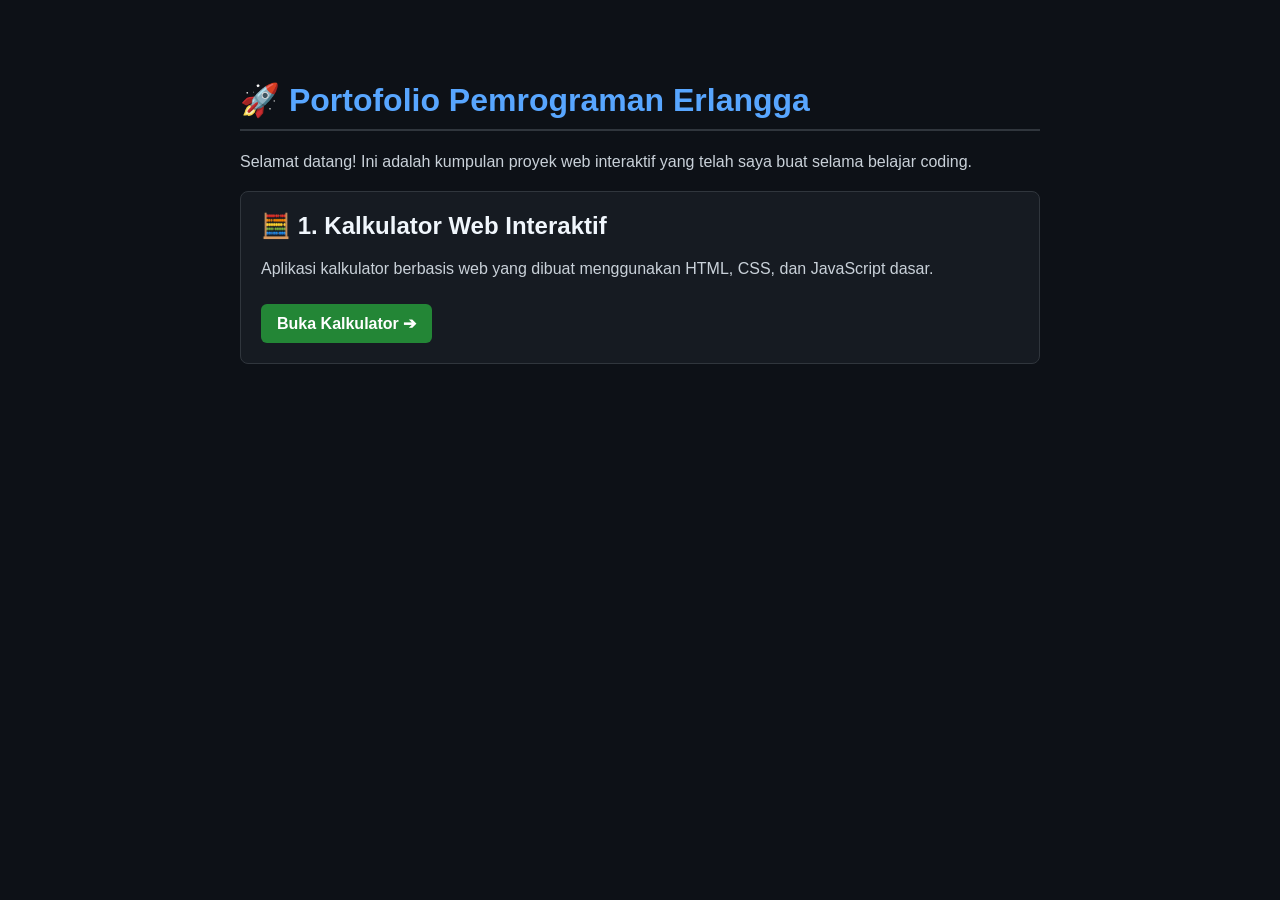
==== index.html @ daf10b24 "fix: memperbaiki struktur HTML dan CSS portopolio" ====
<!DOCTYPE html>
<html lang="id">
<head>
    <meta charset="UTF-8">
    <meta name="viewport" content="width=device-width, initial-scale=1.0">
    <title>Portofolio Proyek Erlangga</title>
    <style>
        body {
            font-family: 'Segoe UI', Tahoma, Geneva, Verdana, sans-serif;
            background-color: #0d1117;
            color: #c9d1d9;
            max-width: 800px;
            margin: 40px auto;
            padding: 20px;
        }
        h1 {
            color: #58a6ff;
            border-bottom: 2px solid #30363d;
            padding-bottom: 10px;
        }
        .project-card {
            background-color: #161b22;
            border: 1px solid #30363d;
            border-radius: 8px;
            padding: 20px;
            margin-top: 20px;
        }
        .project-card h2 {
            margin-top: 0;
            color: #f0f6fc;
        }
        .btn {
            display: inline-block;
            background-color: #238636;
            color: white;
            padding: 10px 16px;
            text-decoration: none;
            border-radius: 6px;
            font-weight: bold;
            margin-top: 10px;
        }
        .btn:hover {
            background-color: #2ea043;
        }
    </style>
</head>
<body>

    <h1>🚀 Portofolio Pemrograman Erlangga</h1>
    <p>Selamat datang! Ini adalah kumpulan proyek web interaktif yang telah saya buat selama belajar coding.</p>

    <!-- Kartu Proyek 1: Kalkulator -->
    <div class="project-card">
        <h2>🧮 1. Kalkulator Web Interaktif</h2>
        <p>Aplikasi kalkulator berbasis web yang dibuat menggunakan HTML, CSS, dan JavaScript dasar.</p>
        <a href="./kalkulator/" class="btn">Buka Kalkulator ➔</a>
    </div>

</body>
</html>
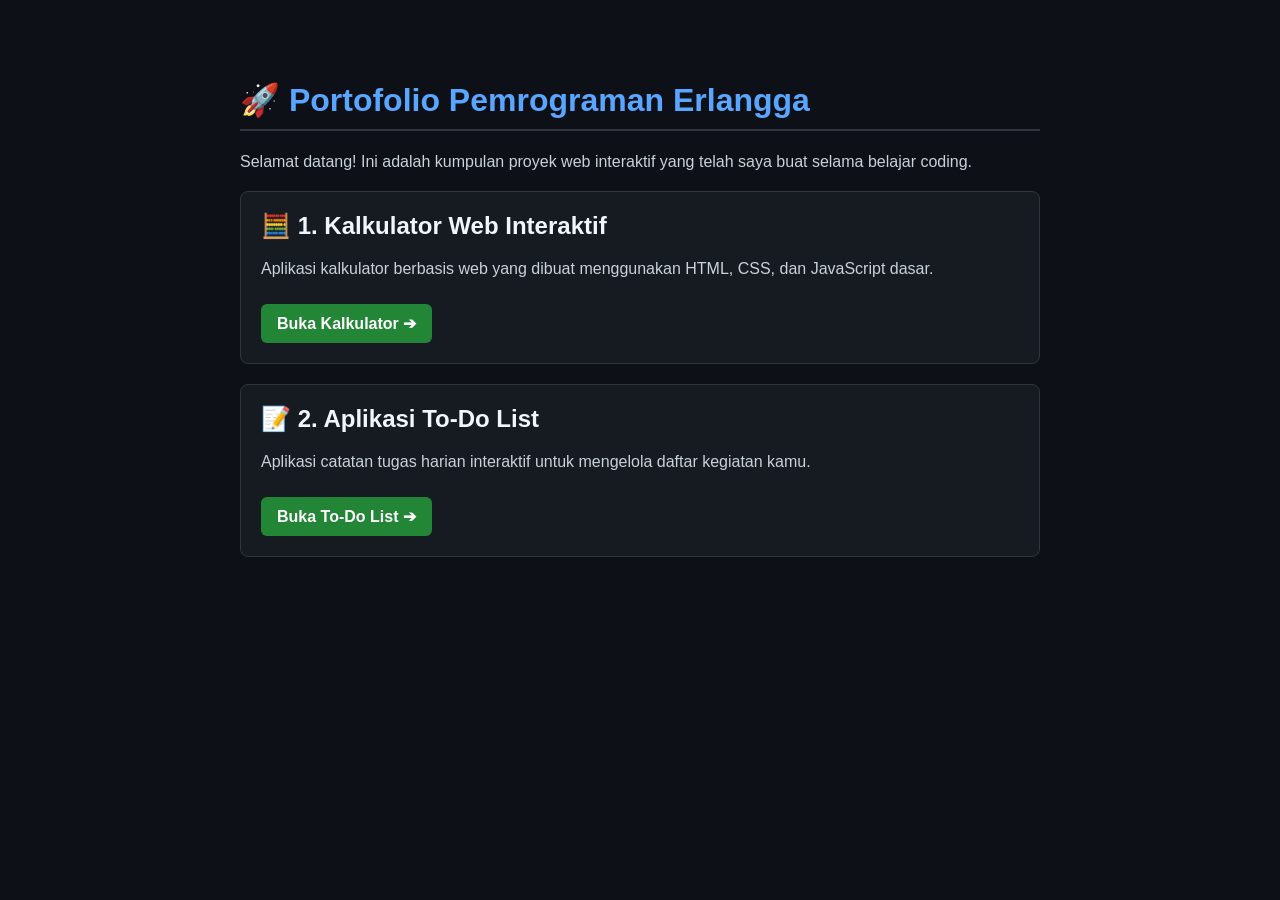
==== commit 8c344a8e: "feat: menambahkan proyek todo-list dan update folder calculator" ====
--- a/index.html
+++ b/index.html
@@ -56,5 +56,12 @@
         <a href="./kalkulator/" class="btn">Buka Kalkulator ➔</a>
     </div>
 
+    <!-- Proyek 2: To-Do List -->
+    <div class="project-card">
+        <h2>📝 2. Aplikasi To-Do List</h2>
+        <p>Aplikasi catatan tugas harian interaktif untuk mengelola daftar kegiatan kamu.</p>
+        <a href="./todo-list/" class="btn">Buka To-Do List ➔</a>
+    </div>
+    
 </body>
 </html>
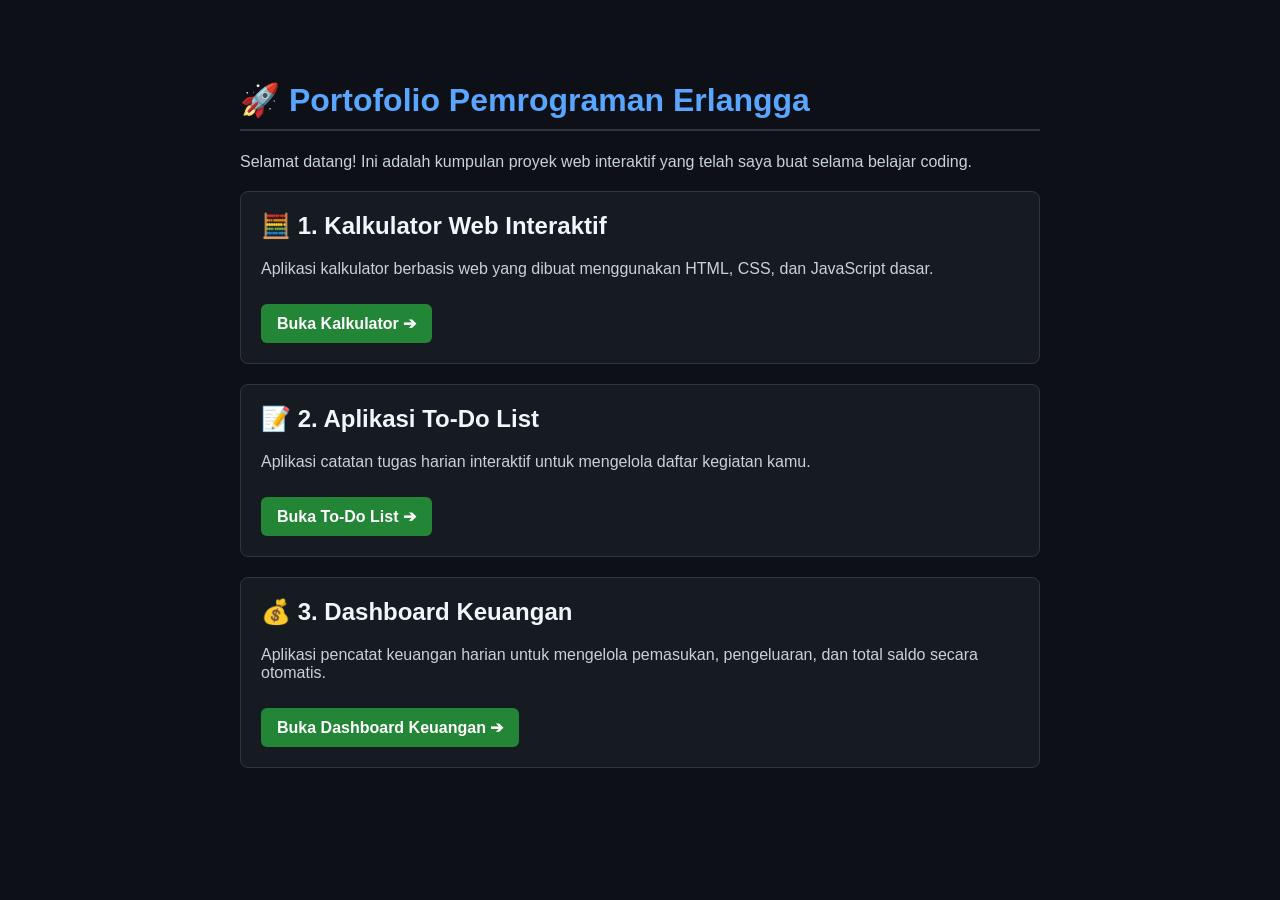
==== commit 72269ac3: "feat: menambahkan proyek dashboard keuangan" ====
--- a/index.html
+++ b/index.html
@@ -53,7 +53,7 @@
     <div class="project-card">
         <h2>🧮 1. Kalkulator Web Interaktif</h2>
         <p>Aplikasi kalkulator berbasis web yang dibuat menggunakan HTML, CSS, dan JavaScript dasar.</p>
-        <a href="./kalkulator/" class="btn">Buka Kalkulator ➔</a>
+        <a href="./calculator/" class="btn">Buka Kalkulator ➔</a>
     </div>
 
     <!-- Proyek 2: To-Do List -->
@@ -62,6 +62,13 @@
         <p>Aplikasi catatan tugas harian interaktif untuk mengelola daftar kegiatan kamu.</p>
         <a href="./todo-list/" class="btn">Buka To-Do List ➔</a>
     </div>
-    
+
+    <!-- Proyek 3: Dashboard Keuangan -->
+    <div class="project-card">
+        <h2>💰 3. Dashboard Keuangan</h2>
+        <p>Aplikasi pencatat keuangan harian untuk mengelola pemasukan, pengeluaran, dan total saldo secara otomatis.</p>
+        <a href="./dashboard-keuangan/" class="btn">Buka Dashboard Keuangan ➔</a>
+    </div>
+
 </body>
 </html>
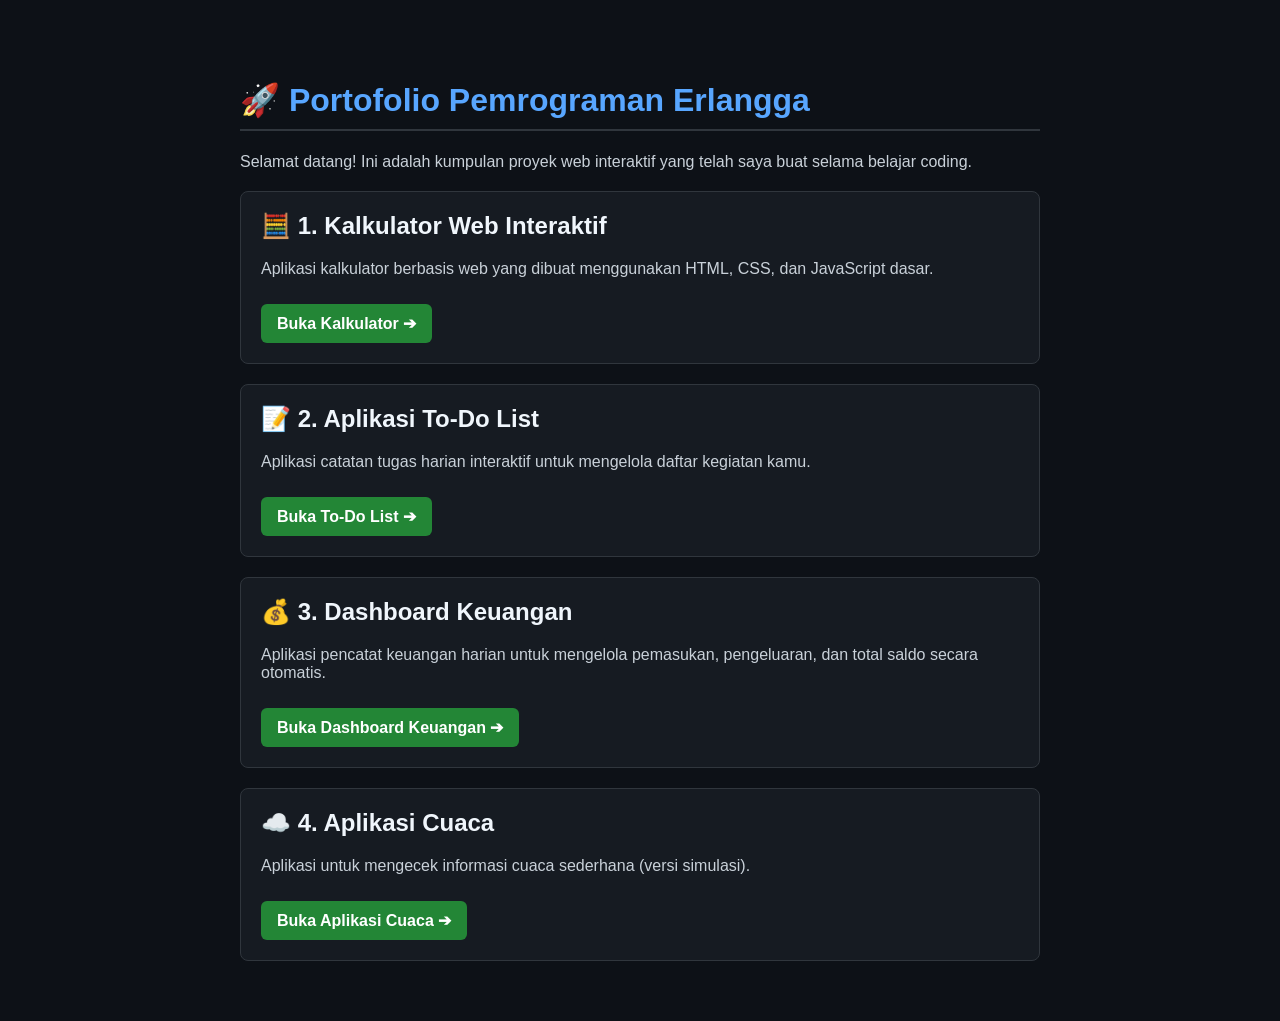
==== commit b8ae20d7: "feat: menambahkan aplikasi cuaca" ====
--- a/index.html
+++ b/index.html
@@ -70,5 +70,12 @@
         <a href="./dashboard-keuangan/" class="btn">Buka Dashboard Keuangan ➔</a>
     </div>
 
+    <!-- Proyek 4: Aplikasi Cuaca -->
+    <div class="project-card">
+        <h2>☁️ 4. Aplikasi Cuaca</h2>
+        <p>Aplikasi untuk mengecek informasi cuaca sederhana (versi simulasi).</p>
+        <a href="./aplikasi-cuaca/" class="btn">Buka Aplikasi Cuaca ➔</a>
+    </div>
+
 </body>
 </html>
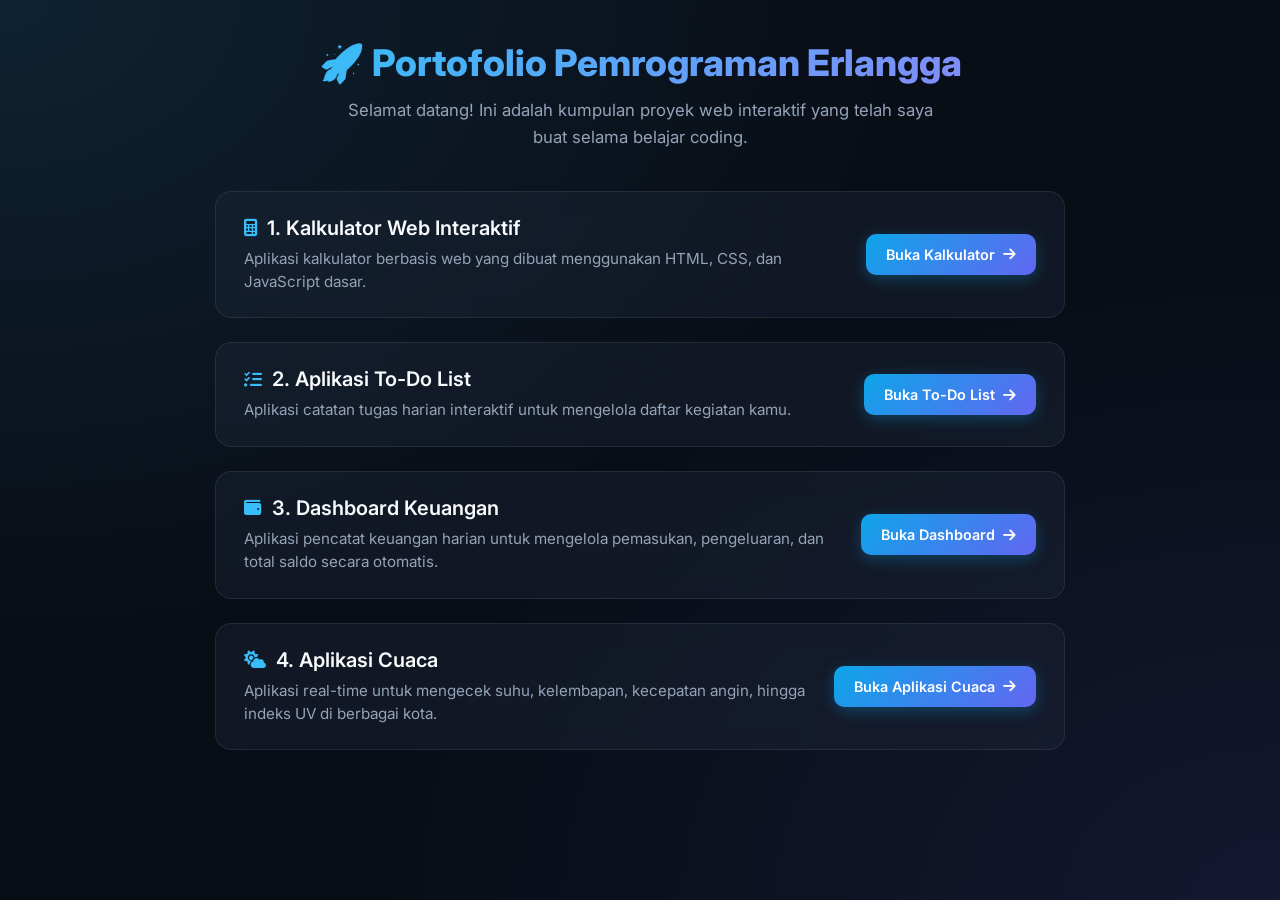
==== commit 477b4603: "fix: memperbaiki kode index.html pada latihan-pemrograman" ====
--- a/index.html
+++ b/index.html
@@ -4,77 +4,255 @@
     <meta charset="UTF-8">
     <meta name="viewport" content="width=device-width, initial-scale=1.0">
     <title>Portofolio Proyek Erlangga</title>
+    <link href="https://fonts.googleapis.com/css2?family=Inter:wght@300;400;600;800&display=swap" rel="stylesheet">
+    <link rel="stylesheet" href="https://cdnjs.cloudflare.com/ajax/libs/font-awesome/6.4.0/css/all.min.css">
+    
     <style>
+        * {
+            box-sizing: border-box;
+            margin: 0;
+            padding: 0;
+        }
+
         body {
-            font-family: 'Segoe UI', Tahoma, Geneva, Verdana, sans-serif;
-            background-color: #0d1117;
-            color: #c9d1d9;
-            max-width: 800px;
-            margin: 40px auto;
-            padding: 20px;
-        }
-        h1 {
-            color: #58a6ff;
-            border-bottom: 2px solid #30363d;
-            padding-bottom: 10px;
-        }
+            font-family: 'Inter', sans-serif;
+            background: #090d16;
+            background-image: 
+                radial-gradient(at 0% 0%, rgba(56, 189, 248, 0.12) 0px, transparent 50%),
+                radial-gradient(at 100% 100%, rgba(99, 102, 241, 0.12) 0px, transparent 50%);
+            color: #f1f5f9;
+            min-height: 100vh;
+            padding: 40px 20px;
+        }
+
+        .container {
+            max-width: 850px;
+            margin: 0 auto;
+        }
+
+        header {
+            text-align: center;
+            margin-bottom: 40px;
+            animation: fadeInDown 0.8s ease-out;
+        }
+
+       h1 {
+           font-size: 2.3rem;
+           font-weight: 800;
+           background: linear-gradient(135deg, #38bdf8 0%, #818cf8 100%);
+           background-clip: text;
+           -webkit-background-clip: text;
+           -webkit-text-fill-color: transparent;
+           margin-bottom: 12px;
+           display: inline-block;
+   }
+
+        header p {
+            color: #94a3b8;
+            font-size: 1.05rem;
+            max-width: 600px;
+            margin: 0 auto;
+            line-height: 1.6;
+        }
+
+        .projects-grid {
+            display: grid;
+            gap: 24px;
+        }
+
         .project-card {
-            background-color: #161b22;
-            border: 1px solid #30363d;
-            border-radius: 8px;
-            padding: 20px;
-            margin-top: 20px;
-        }
-        .project-card h2 {
-            margin-top: 0;
-            color: #f0f6fc;
-        }
+            background: rgba(30, 41, 59, 0.4);
+            backdrop-filter: blur(12px);
+            -webkit-backdrop-filter: blur(12px);
+            border: 1px solid rgba(255, 255, 255, 0.08);
+            border-radius: 16px;
+            padding: 24px 28px;
+            display: flex;
+            align-items: center;
+            justify-content: space-between;
+            gap: 20px;
+            transition: all 0.4s cubic-bezier(0.175, 0.885, 0.32, 1.275);
+            
+            opacity: 0;
+            animation: fadeInUp 0.6s ease forwards;
+        }
+
+        .project-card:nth-child(1) { animation-delay: 0.1s; }
+        .project-card:nth-child(2) { animation-delay: 0.25s; }
+        .project-card:nth-child(3) { animation-delay: 0.4s; }
+        .project-card:nth-child(4) { animation-delay: 0.55s; }
+
+        @keyframes fadeInUp {
+            0% {
+                opacity: 0;
+                transform: translateY(30px);
+            }
+            100% {
+                opacity: 1;
+                transform: translateY(0);
+            }
+        }
+
+        .project-card:hover {
+            transform: translateY(-6px) scale(1.01);
+            border-color: rgba(56, 189, 248, 0.4);
+            box-shadow: 0 12px 30px -10px rgba(56, 189, 248, 0.25);
+            background: rgba(30, 41, 59, 0.7);
+        }
+
+        .card-info {
+            flex: 1;
+        }
+
+        .card-title {
+            font-size: 1.25rem;
+            font-weight: 600;
+            color: #f8fafc;
+            margin-bottom: 8px;
+            display: flex;
+            align-items: center;
+            gap: 10px;
+        }
+
+        .card-title i {
+            color: #38bdf8;
+            font-size: 1.1rem;
+        }
+
+        .card-desc {
+            color: #94a3b8;
+            font-size: 0.95rem;
+            line-height: 1.5;
+        }
+
         .btn {
-            display: inline-block;
-            background-color: #238636;
-            color: white;
-            padding: 10px 16px;
+            position: relative;
+            display: inline-flex;
+            align-items: center;
+            gap: 8px;
+            background: linear-gradient(135deg, #0ea5e9, #6366f1);
+            color: #ffffff;
+            padding: 12px 20px;
             text-decoration: none;
-            border-radius: 6px;
-            font-weight: bold;
-            margin-top: 10px;
-        }
+            border-radius: 10px;
+            font-weight: 600;
+            font-size: 0.9rem;
+            white-space: nowrap;
+            overflow: hidden;
+            transition: all 0.3s ease;
+            box-shadow: 0 4px 15px rgba(14, 165, 233, 0.3);
+        }
+
+        .btn i {
+            transition: transform 0.3s ease;
+        }
+
         .btn:hover {
-            background-color: #2ea043;
+            box-shadow: 0 6px 20px rgba(99, 102, 241, 0.5);
+            filter: brightness(1.1);
+        }
+
+        .btn:hover i {
+            transform: translateX(4px);
+        }
+
+        @media (max-width: 640px) {
+            .project-card {
+                flex-direction: column;
+                align-items: flex-start;
+            }
+            .btn {
+                width: 100%;
+                justify-content: center;
+            }
+        }
+
+        @keyframes fadeInDown {
+            from {
+                opacity: 0;
+                transform: translateY(-20px);
+            }
+            to {
+                opacity: 1;
+                transform: translateY(0);
+            }
+        }
+
+        @keyframes fadeInUp {
+            from {
+                opacity: 0;
+                transform: translateY(30px);
+            }
+            to {
+                opacity: 1;
+                transform: translateY(0);
+            }
         }
     </style>
 </head>
 <body>
 
-    <h1>🚀 Portofolio Pemrograman Erlangga</h1>
-    <p>Selamat datang! Ini adalah kumpulan proyek web interaktif yang telah saya buat selama belajar coding.</p>
-
-    <!-- Kartu Proyek 1: Kalkulator -->
-    <div class="project-card">
-        <h2>🧮 1. Kalkulator Web Interaktif</h2>
-        <p>Aplikasi kalkulator berbasis web yang dibuat menggunakan HTML, CSS, dan JavaScript dasar.</p>
-        <a href="./calculator/" class="btn">Buka Kalkulator ➔</a>
-    </div>
-
-    <!-- Proyek 2: To-Do List -->
-    <div class="project-card">
-        <h2>📝 2. Aplikasi To-Do List</h2>
-        <p>Aplikasi catatan tugas harian interaktif untuk mengelola daftar kegiatan kamu.</p>
-        <a href="./todo-list/" class="btn">Buka To-Do List ➔</a>
-    </div>
-
-    <!-- Proyek 3: Dashboard Keuangan -->
-    <div class="project-card">
-        <h2>💰 3. Dashboard Keuangan</h2>
-        <p>Aplikasi pencatat keuangan harian untuk mengelola pemasukan, pengeluaran, dan total saldo secara otomatis.</p>
-        <a href="./dashboard-keuangan/" class="btn">Buka Dashboard Keuangan ➔</a>
-    </div>
-
-    <!-- Proyek 4: Aplikasi Cuaca -->
-    <div class="project-card">
-        <h2>☁️ 4. Aplikasi Cuaca</h2>
-        <p>Aplikasi untuk mengecek informasi cuaca sederhana (versi simulasi).</p>
-        <a href="./aplikasi-cuaca/" class="btn">Buka Aplikasi Cuaca ➔</a>
+    <div class="container">
+        <header>
+            <h1>🚀 Portofolio Pemrograman Erlangga</h1>
+            <p>Selamat datang! Ini adalah kumpulan proyek web interaktif yang telah saya buat selama belajar coding.</p>
+        </header>
+
+        <div class="projects-grid">
+
+            <div class="project-card">
+                <div class="card-info">
+                    <div class="card-title">
+                        <i class="fa-solid fa-calculator"></i>
+                        1. Kalkulator Web Interaktif
+                    </div>
+                    <p class="card-desc">Aplikasi kalkulator berbasis web yang dibuat menggunakan HTML, CSS, dan JavaScript dasar.</p>
+                </div>
+                <a href="./calculator/" class="btn">
+                    Buka Kalkulator <i class="fa-solid fa-arrow-right"></i>
+                </a>
+            </div>
+
+            <div class="project-card">
+                <div class="card-info">
+                    <div class="card-title">
+                        <i class="fa-solid fa-list-check"></i>
+                        2. Aplikasi To-Do List
+                    </div>
+                    <p class="card-desc">Aplikasi catatan tugas harian interaktif untuk mengelola daftar kegiatan kamu.</p>
+                </div>
+                <a href="./todo-list/" class="btn">
+                    Buka To-Do List <i class="fa-solid fa-arrow-right"></i>
+                </a>
+            </div>
+
+            <div class="project-card">
+                <div class="card-info">
+                    <div class="card-title">
+                        <i class="fa-solid fa-wallet"></i>
+                        3. Dashboard Keuangan
+                    </div>
+                    <p class="card-desc">Aplikasi pencatat keuangan harian untuk mengelola pemasukan, pengeluaran, dan total saldo secara otomatis.</p>
+                </div>
+                <a href="./dashboard-keuangan/" class="btn">
+                    Buka Dashboard <i class="fa-solid fa-arrow-right"></i>
+                </a>
+            </div>
+
+            <div class="project-card">
+                <div class="card-info">
+                    <div class="card-title">
+                        <i class="fa-solid fa-cloud-sun"></i>
+                        4. Aplikasi Cuaca
+                    </div>
+                    <p class="card-desc">Aplikasi real-time untuk mengecek suhu, kelembapan, kecepatan angin, hingga indeks UV di berbagai kota.</p>
+                </div>
+                <a href="./aplikasi-cuaca/" class="btn">
+                    Buka Aplikasi Cuaca <i class="fa-solid fa-arrow-right"></i>
+                </a>
+            </div>
+
+        </div>
     </div>
 
 </body>
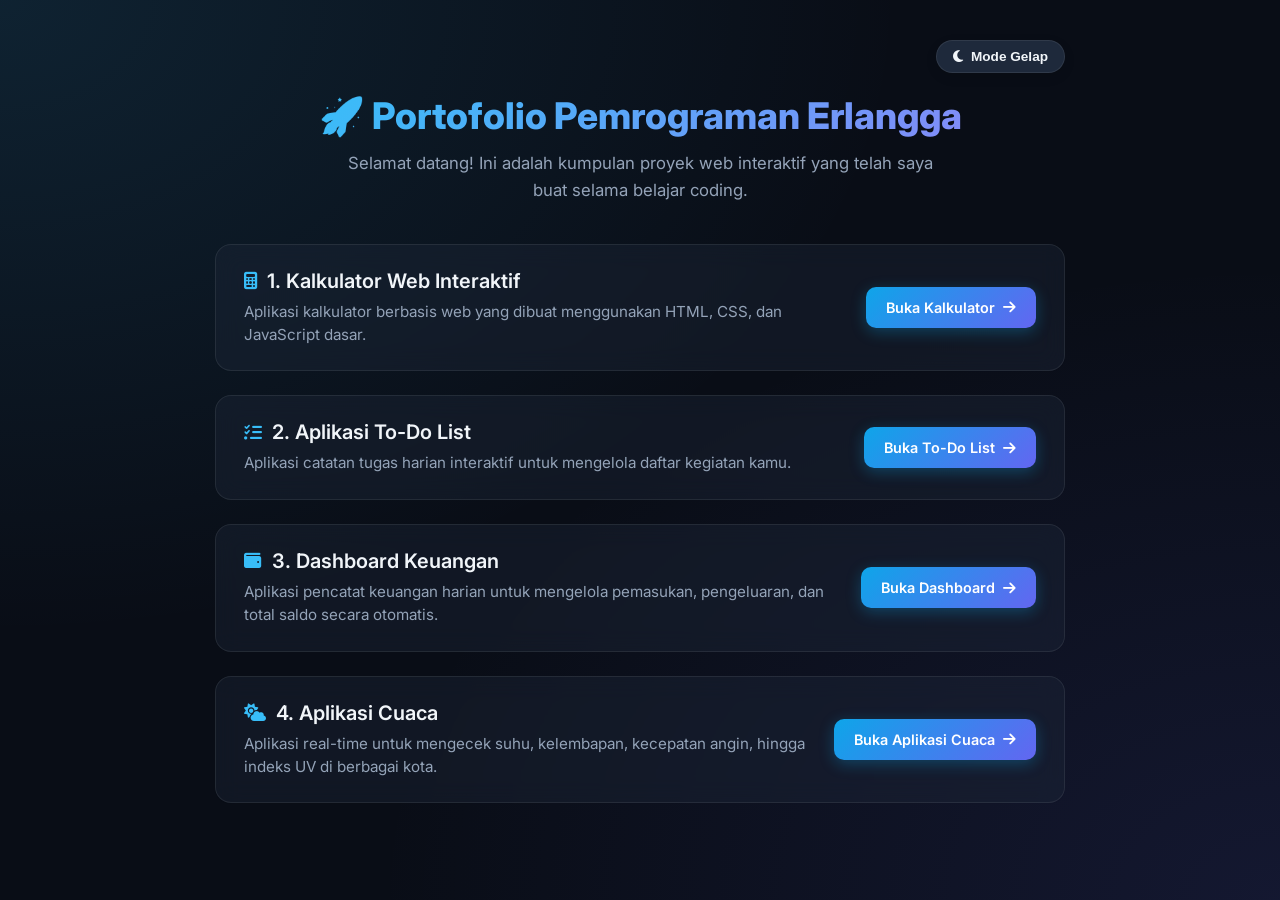
==== commit 598fc45a: "feat: menambahkan fitur mode gelap/terang" ====
--- a/index.html
+++ b/index.html
@@ -8,26 +8,77 @@
     <link rel="stylesheet" href="https://cdnjs.cloudflare.com/ajax/libs/font-awesome/6.4.0/css/all.min.css">
     
     <style>
+        :root {
+            --bg-color: #090d16;
+            --bg-gradient-1: rgba(56, 189, 248, 0.12);
+            --bg-gradient-2: rgba(99, 102, 241, 0.12);
+            --text-main: #f1f5f9;
+            --text-sub: #94a3b8;
+            --card-bg: rgba(30, 41, 59, 0.4);
+            --card-border: rgba(255, 255, 255, 0.08);
+            --card-hover-bg: rgba(30, 41, 59, 0.7);
+            --toggle-bg: #1e293b;
+        }
+
+        [data-theme="light"] {
+            --bg-color: #f8fafc;
+            --bg-gradient-1: rgba(56, 189, 248, 0.15);
+            --bg-gradient-2: rgba(99, 102, 241, 0.15);
+            --text-main: #0f172a;
+            --text-sub: #475569;
+            --card-bg: rgba(255, 255, 255, 0.7);
+            --card-border: rgba(0, 0, 0, 0.08);
+            --card-hover-bg: rgba(255, 255, 255, 0.95);
+            --toggle-bg: #e2e8f0;
+        }
+
         * {
             box-sizing: border-box;
             margin: 0;
             padding: 0;
+            transition: background-color 0.3s ease, color 0.3s ease, border-color 0.3s ease;
         }
 
         body {
             font-family: 'Inter', sans-serif;
-            background: #090d16;
+            background-color: var(--bg-color);
             background-image: 
-                radial-gradient(at 0% 0%, rgba(56, 189, 248, 0.12) 0px, transparent 50%),
-                radial-gradient(at 100% 100%, rgba(99, 102, 241, 0.12) 0px, transparent 50%);
-            color: #f1f5f9;
+                radial-gradient(at 0% 0%, var(--bg-gradient-1) 0px, transparent 50%),
+                radial-gradient(at 100% 100%, var(--bg-gradient-2) 0px, transparent 50%);
+            color: var(--text-main);
             min-height: 100vh;
             padding: 40px 20px;
         }
 
-        .container {
+       .container {
             max-width: 850px;
             margin: 0 auto;
+        }
+
+        .top-bar {
+            display: flex;
+            justify-content: flex-end;
+            margin-bottom: 20px;
+        }
+
+        .theme-toggle-btn {
+            background-color: var(--toggle-bg);
+            color: var(--text-main);
+            border: 1px solid var(--card-border);
+            padding: 8px 16px;
+            border-radius: 50px;
+            cursor: pointer;
+            display: flex;
+            align-items: center;
+            gap: 8px;
+            font-size: 0.85rem;
+            font-weight: 600;
+            box-shadow: 0 4px 12px rgba(0, 0, 0, 0.1);
+            transition: transform 0.2s ease, background-color 0.3s ease;
+        }
+
+        .theme-toggle-btn:hover {
+            transform: translateY(-2px);
         }
 
         header {
@@ -36,19 +87,19 @@
             animation: fadeInDown 0.8s ease-out;
         }
 
-       h1 {
-           font-size: 2.3rem;
-           font-weight: 800;
-           background: linear-gradient(135deg, #38bdf8 0%, #818cf8 100%);
-           background-clip: text;
-           -webkit-background-clip: text;
-           -webkit-text-fill-color: transparent;
-           margin-bottom: 12px;
-           display: inline-block;
-   }
+        h1 {
+            font-size: 2.3rem;
+            font-weight: 800;
+            background: linear-gradient(135deg, #38bdf8 0%, #818cf8 100%);
+            background-clip: text;
+            -webkit-background-clip: text;
+            -webkit-text-fill-color: transparent;
+            margin-bottom: 12px;
+            display: inline-block;
+        }
 
         header p {
-            color: #94a3b8;
+            color: var(--text-sub);
             font-size: 1.05rem;
             max-width: 600px;
             margin: 0 auto;
@@ -61,18 +112,17 @@
         }
 
         .project-card {
-            background: rgba(30, 41, 59, 0.4);
+            background: var(--card-bg);
             backdrop-filter: blur(12px);
             -webkit-backdrop-filter: blur(12px);
-            border: 1px solid rgba(255, 255, 255, 0.08);
+            border: 1px solid var(--card-border);
             border-radius: 16px;
             padding: 24px 28px;
             display: flex;
             align-items: center;
             justify-content: space-between;
             gap: 20px;
-            transition: all 0.4s cubic-bezier(0.175, 0.885, 0.32, 1.275);
-            
+            transition: transform 0.4s cubic-bezier(0.175, 0.885, 0.32, 1.275), box-shadow 0.4s ease, background 0.3s ease;
             opacity: 0;
             animation: fadeInUp 0.6s ease forwards;
         }
@@ -82,32 +132,19 @@
         .project-card:nth-child(3) { animation-delay: 0.4s; }
         .project-card:nth-child(4) { animation-delay: 0.55s; }
 
-        @keyframes fadeInUp {
-            0% {
-                opacity: 0;
-                transform: translateY(30px);
-            }
-            100% {
-                opacity: 1;
-                transform: translateY(0);
-            }
-        }
-
         .project-card:hover {
             transform: translateY(-6px) scale(1.01);
             border-color: rgba(56, 189, 248, 0.4);
             box-shadow: 0 12px 30px -10px rgba(56, 189, 248, 0.25);
-            background: rgba(30, 41, 59, 0.7);
-        }
-
-        .card-info {
-            flex: 1;
-        }
+            background: var(--card-hover-bg);
+        }
+
+        .card-info { flex: 1; }
 
         .card-title {
             font-size: 1.25rem;
             font-weight: 600;
-            color: #f8fafc;
+            color: var(--text-main);
             margin-bottom: 8px;
             display: flex;
             align-items: center;
@@ -120,13 +157,12 @@
         }
 
         .card-desc {
-            color: #94a3b8;
+            color: var(--text-sub);
             font-size: 0.95rem;
             line-height: 1.5;
         }
 
         .btn {
-            position: relative;
             display: inline-flex;
             align-items: center;
             gap: 8px;
@@ -138,23 +174,18 @@
             font-weight: 600;
             font-size: 0.9rem;
             white-space: nowrap;
-            overflow: hidden;
             transition: all 0.3s ease;
             box-shadow: 0 4px 15px rgba(14, 165, 233, 0.3);
         }
 
-        .btn i {
-            transition: transform 0.3s ease;
-        }
+        .btn i { transition: transform 0.3s ease; }
 
         .btn:hover {
             box-shadow: 0 6px 20px rgba(99, 102, 241, 0.5);
             filter: brightness(1.1);
         }
 
-        .btn:hover i {
-            transform: translateX(4px);
-        }
+        .btn:hover i { transform: translateX(4px); }
 
         @media (max-width: 640px) {
             .project-card {
@@ -165,41 +196,39 @@
                 width: 100%;
                 justify-content: center;
             }
+            .theme-toggle-btn {
+                position: relative;
+                margin: 0 auto 20px auto;
+            }
         }
 
         @keyframes fadeInDown {
-            from {
-                opacity: 0;
-                transform: translateY(-20px);
-            }
-            to {
-                opacity: 1;
-                transform: translateY(0);
-            }
+            0% { opacity: 0; transform: translateY(-20px); }
+            100% { opacity: 1; transform: translateY(0); }
         }
 
         @keyframes fadeInUp {
-            from {
-                opacity: 0;
-                transform: translateY(30px);
-            }
-            to {
-                opacity: 1;
-                transform: translateY(0);
-            }
+            0% { opacity: 0; transform: translateY(30px); }
+            100% { opacity: 1; transform: translateY(0); }
         }
     </style>
 </head>
 <body>
 
     <div class="container">
+        <div class="top-bar">
+            <button id="theme-toggle" class="theme-toggle-btn">
+                <i id="theme-icon" class="fa-solid fa-moon"></i>
+                <span id="theme-text">Mode Gelap</span>
+            </button>
+        </div>
+
         <header>
             <h1>🚀 Portofolio Pemrograman Erlangga</h1>
             <p>Selamat datang! Ini adalah kumpulan proyek web interaktif yang telah saya buat selama belajar coding.</p>
         </header>
 
         <div class="projects-grid">
-
             <div class="project-card">
                 <div class="card-info">
                     <div class="card-title">
@@ -251,9 +280,38 @@
                     Buka Aplikasi Cuaca <i class="fa-solid fa-arrow-right"></i>
                 </a>
             </div>
-
         </div>
     </div>
 
+    <script>
+        const themeToggleBtn = document.getElementById('theme-toggle');
+        const themeIcon = document.getElementById('theme-icon');
+        const themeText = document.getElementById('theme-text');
+
+        const currentTheme = localStorage.getItem('theme');
+        if (currentTheme) {
+            document.documentElement.setAttribute('data-theme', currentTheme);
+            if (currentTheme === 'light') {
+                themeIcon.className = 'fa-solid fa-sun';
+                themeText.innerText = 'Mode Terang';
+            }
+        }
+
+        themeToggleBtn.addEventListener('click', () => {
+            let theme = document.documentElement.getAttribute('data-theme');
+            
+            if (theme === 'light') {
+                document.documentElement.setAttribute('data-theme', 'dark');
+                localStorage.setItem('theme', 'dark');
+                themeIcon.className = 'fa-solid fa-moon';
+                themeText.innerText = 'Mode Gelap';
+            } else {
+                document.documentElement.setAttribute('data-theme', 'light');
+                localStorage.setItem('theme', 'light');
+                themeIcon.className = 'fa-solid fa-sun';
+                themeText.innerText = 'Mode Terang';
+            }
+        });
+    </script>
 </body>
 </html>
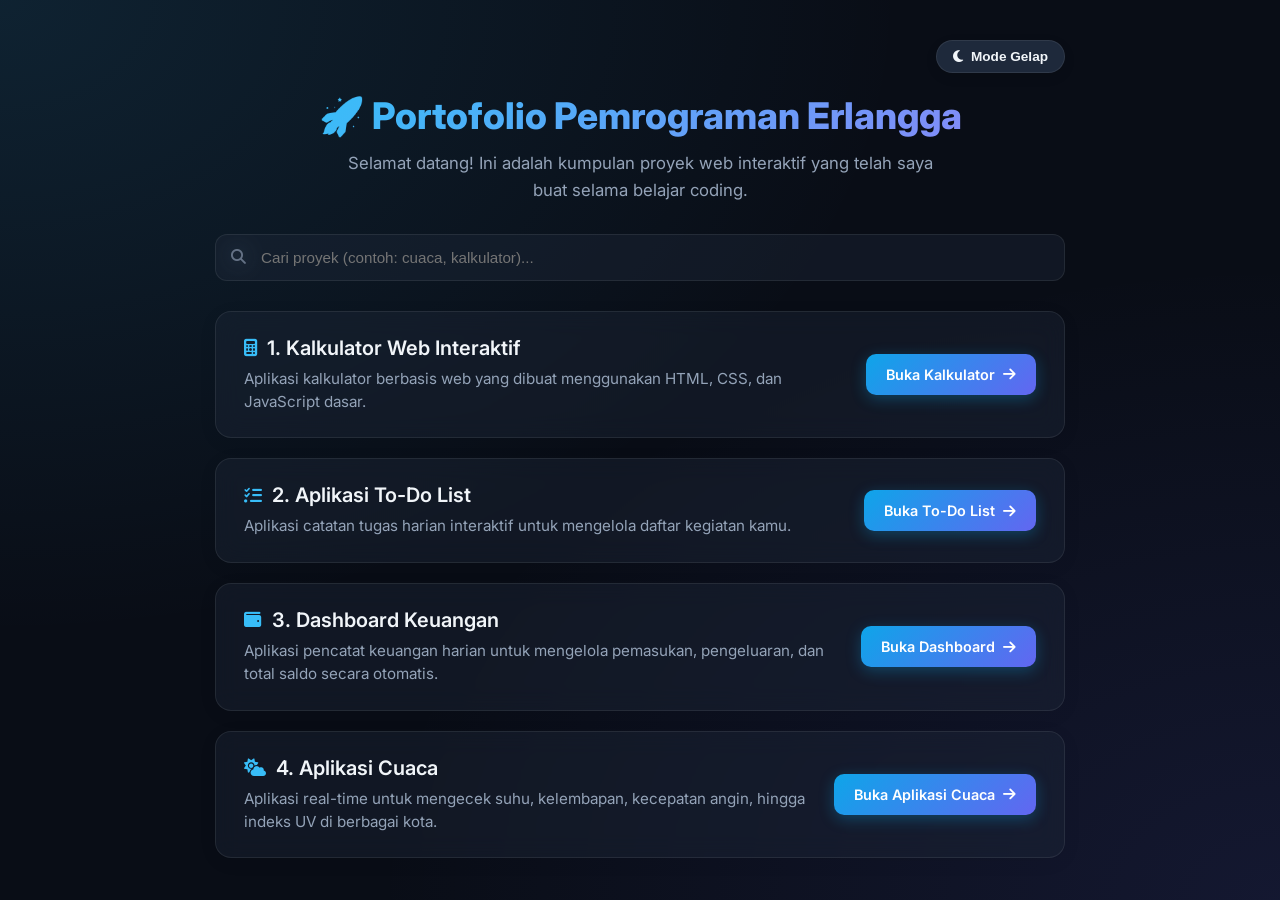
==== commit 69924a3d: "feat: menambahkan fitur pencarian" ====
--- a/index.html
+++ b/index.html
@@ -36,7 +36,7 @@
             box-sizing: border-box;
             margin: 0;
             padding: 0;
-            transition: background-color 0.3s ease, color 0.3s ease, border-color 0.3s ease;
+            transition: background-color 0.4s ease, color 0.4s ease, border-color 0.4s ease;
         }
 
         body {
@@ -50,7 +50,7 @@
             padding: 40px 20px;
         }
 
-       .container {
+        .container {
             max-width: 850px;
             margin: 0 auto;
         }
@@ -59,6 +59,7 @@
             display: flex;
             justify-content: flex-end;
             margin-bottom: 20px;
+            opacity: 0;
         }
 
         .theme-toggle-btn {
@@ -74,7 +75,7 @@
             font-size: 0.85rem;
             font-weight: 600;
             box-shadow: 0 4px 12px rgba(0, 0, 0, 0.1);
-            transition: transform 0.2s ease, background-color 0.3s ease;
+            transition: transform 0.3s cubic-bezier(0.16, 1, 0.3, 1), background-color 0.4s ease;
         }
 
         .theme-toggle-btn:hover {
@@ -83,8 +84,8 @@
 
         header {
             text-align: center;
-            margin-bottom: 40px;
-            animation: fadeInDown 0.8s ease-out;
+            margin-bottom: 30px;
+            opacity: 0;
         }
 
         h1 {
@@ -106,9 +107,44 @@
             line-height: 1.6;
         }
 
+        .search-container {
+            margin-bottom: 30px;
+            position: relative;
+            opacity: 0;
+        }
+
+        .search-input {
+            width: 100%;
+            padding: 14px 20px 14px 45px;
+            background: var(--card-bg);
+            border: 1px solid var(--card-border);
+            border-radius: 12px;
+            color: var(--text-main);
+            font-size: 0.95rem;
+            outline: none;
+            backdrop-filter: blur(12px);
+            transition: all 0.4s cubic-bezier(0.16, 1, 0.3, 1);
+        }
+
+        .search-input:focus {
+            border-color: #38bdf8;
+            box-shadow: 0 0 20px rgba(56, 189, 248, 0.25);
+        }
+
+        .search-icon {
+            position: absolute;
+            left: 16px;
+            top: 50%;
+            transform: translateY(-50%);
+            color: var(--text-sub);
+            font-size: 0.95rem;
+        }
+
         .projects-grid {
-            display: grid;
-            gap: 24px;
+            display: flex;
+            flex-direction: column;
+            gap: 20px;
+            position: relative;
         }
 
         .project-card {
@@ -122,18 +158,14 @@
             align-items: center;
             justify-content: space-between;
             gap: 20px;
-            transition: transform 0.4s cubic-bezier(0.175, 0.885, 0.32, 1.275), box-shadow 0.4s ease, background 0.3s ease;
+            box-shadow: 0 4px 20px rgba(0, 0, 0, 0.05);
             opacity: 0;
-            animation: fadeInUp 0.6s ease forwards;
-        }
-
-        .project-card:nth-child(1) { animation-delay: 0.1s; }
-        .project-card:nth-child(2) { animation-delay: 0.25s; }
-        .project-card:nth-child(3) { animation-delay: 0.4s; }
-        .project-card:nth-child(4) { animation-delay: 0.55s; }
+            
+            transition: border-color 0.4s ease, box-shadow 0.4s ease, background 0.4s ease, transform 0.4s cubic-bezier(0.16, 1, 0.3, 1);
+        }
 
         .project-card:hover {
-            transform: translateY(-6px) scale(1.01);
+            transform: translateY(-4px);
             border-color: rgba(56, 189, 248, 0.4);
             box-shadow: 0 12px 30px -10px rgba(56, 189, 248, 0.25);
             background: var(--card-hover-bg);
@@ -174,18 +206,23 @@
             font-weight: 600;
             font-size: 0.9rem;
             white-space: nowrap;
-            transition: all 0.3s ease;
+            transition: all 0.4s ease;
             box-shadow: 0 4px 15px rgba(14, 165, 233, 0.3);
         }
 
         .btn i { transition: transform 0.3s ease; }
-
-        .btn:hover {
-            box-shadow: 0 6px 20px rgba(99, 102, 241, 0.5);
-            filter: brightness(1.1);
-        }
-
+        .btn:hover { box-shadow: 0 6px 20px rgba(99, 102, 241, 0.5); filter: brightness(1.1); }
         .btn:hover i { transform: translateX(4px); }
+
+        .no-results {
+            display: none;
+            text-align: center;
+            color: var(--text-sub);
+            padding: 40px 0;
+            font-size: 0.95rem;
+            opacity: 0;
+            transition: opacity 0.4s ease;
+        }
 
         @media (max-width: 640px) {
             .project-card {
@@ -196,37 +233,37 @@
                 width: 100%;
                 justify-content: center;
             }
-            .theme-toggle-btn {
-                position: relative;
-                margin: 0 auto 20px auto;
-            }
-        }
-
-        @keyframes fadeInDown {
-            0% { opacity: 0; transform: translateY(-20px); }
-            100% { opacity: 1; transform: translateY(0); }
-        }
-
-        @keyframes fadeInUp {
-            0% { opacity: 0; transform: translateY(30px); }
-            100% { opacity: 1; transform: translateY(0); }
+        }
+
+        ::-webkit-scrollbar {
+            display: none;
+        }
+
+        html {
+            scrollbar-width: none;
+            -ms-overflow-style: none;
         }
     </style>
 </head>
 <body>
 
     <div class="container">
-        <div class="top-bar">
+        <div class="top-bar" id="top-bar">
             <button id="theme-toggle" class="theme-toggle-btn">
                 <i id="theme-icon" class="fa-solid fa-moon"></i>
                 <span id="theme-text">Mode Gelap</span>
             </button>
         </div>
 
-        <header>
+        <header id="main-header">
             <h1>🚀 Portofolio Pemrograman Erlangga</h1>
             <p>Selamat datang! Ini adalah kumpulan proyek web interaktif yang telah saya buat selama belajar coding.</p>
         </header>
+
+        <div class="search-container" id="search-box">
+            <i class="fa-solid fa-magnifying-glass search-icon"></i>
+            <input type="text" id="search-input" class="search-input" placeholder="Cari proyek (contoh: cuaca, kalkulator)...">
+        </div>
 
         <div class="projects-grid">
             <div class="project-card">
@@ -281,6 +318,11 @@
                 </a>
             </div>
         </div>
+
+        <div id="no-results" class="no-results">
+            <i class="fa-solid fa-folder-open" style="font-size: 2.5rem; margin-bottom: 10px; opacity: 0.5;"></i>
+            <p>Proyek yang kamu cari tidak ditemukan.</p>
+        </div>
     </div>
 
     <script>
@@ -299,7 +341,6 @@
 
         themeToggleBtn.addEventListener('click', () => {
             let theme = document.documentElement.getAttribute('data-theme');
-            
             if (theme === 'light') {
                 document.documentElement.setAttribute('data-theme', 'dark');
                 localStorage.setItem('theme', 'dark');
@@ -312,6 +353,103 @@
                 themeText.innerText = 'Mode Terang';
             }
         });
+
+        const topBar = document.getElementById('top-bar');
+        const mainHeader = document.getElementById('main-header');
+        const searchBox = document.getElementById('search-box');
+        const projectCards = document.querySelectorAll('.project-card');
+
+        const headerElements = [topBar, mainHeader, searchBox];
+        const smoothEasing = 'cubic-bezier(0.16, 1, 0.3, 1)';
+
+        headerElements.forEach((el, index) => {
+            el.animate([
+                { opacity: 0, transform: 'translateY(-25px)' },
+                { opacity: 1, transform: 'translateY(0)' }
+            ], {
+                duration: 850,
+                delay: index * 140,
+                easing: smoothEasing,
+                fill: 'forwards'
+            });
+        });
+
+        projectCards.forEach((card, index) => {
+            card.animate([
+                { opacity: 0, transform: 'translateY(35px)' },
+                { opacity: 1, transform: 'translateY(0)' }
+            ], {
+                duration: 850,
+                delay: (headerElements.length * 140) + (index * 120),
+                easing: smoothEasing,
+                fill: 'forwards'
+            });
+        });
+
+        const searchInput = document.getElementById('search-input');
+        const noResults = document.getElementById('no-results');
+
+        searchInput.addEventListener('input', (e) => {
+            const searchTerm = e.target.value.toLowerCase().trim();
+            
+            const firstPositions = new Map();
+            projectCards.forEach(card => {
+                if (card.style.display !== 'none') {
+                    firstPositions.set(card, card.getBoundingClientRect());
+                }
+            });
+
+            let visibleCount = 0;
+
+            projectCards.forEach(card => {
+                const title = card.querySelector('.card-title').textContent.toLowerCase();
+                const desc = card.querySelector('.card-desc').textContent.toLowerCase();
+
+                if (title.includes(searchTerm) || desc.includes(searchTerm)) {
+                    card.style.display = 'flex';
+                    visibleCount++;
+                } else {
+                    card.style.display = 'none';
+                }
+            });
+
+            projectCards.forEach(card => {
+                if (card.style.display !== 'none') {
+                    const firstPos = firstPositions.get(card);
+                    const lastPos = card.getBoundingClientRect();
+
+                    if (firstPos) {
+                        const deltaY = firstPos.top - lastPos.top;
+                        
+                        if (deltaY !== 0) {
+                            card.animate([
+                                { transform: `translateY(${deltaY}px)` },
+                                { transform: 'translateY(0)' }
+                            ], {
+                                duration: 500,
+                                easing: smoothEasing
+                            });
+                        }
+                    } else {
+                        card.animate([
+                            { opacity: 0, transform: 'scale(0.95) translateY(10px)' },
+                            { opacity: 1, transform: 'scale(1) translateY(0)' }
+                        ], {
+                            duration: 450,
+                            easing: 'ease-out'
+                        });
+                    }
+                }
+            });
+
+            if (visibleCount === 0) {
+                noResults.style.display = 'block';
+                requestAnimationFrame(() => noResults.style.opacity = '1');
+            } else {
+                noResults.style.opacity = '0';
+                noResults.style.display = 'none';
+            }
+        });
     </script>
 </body>
 </html>
